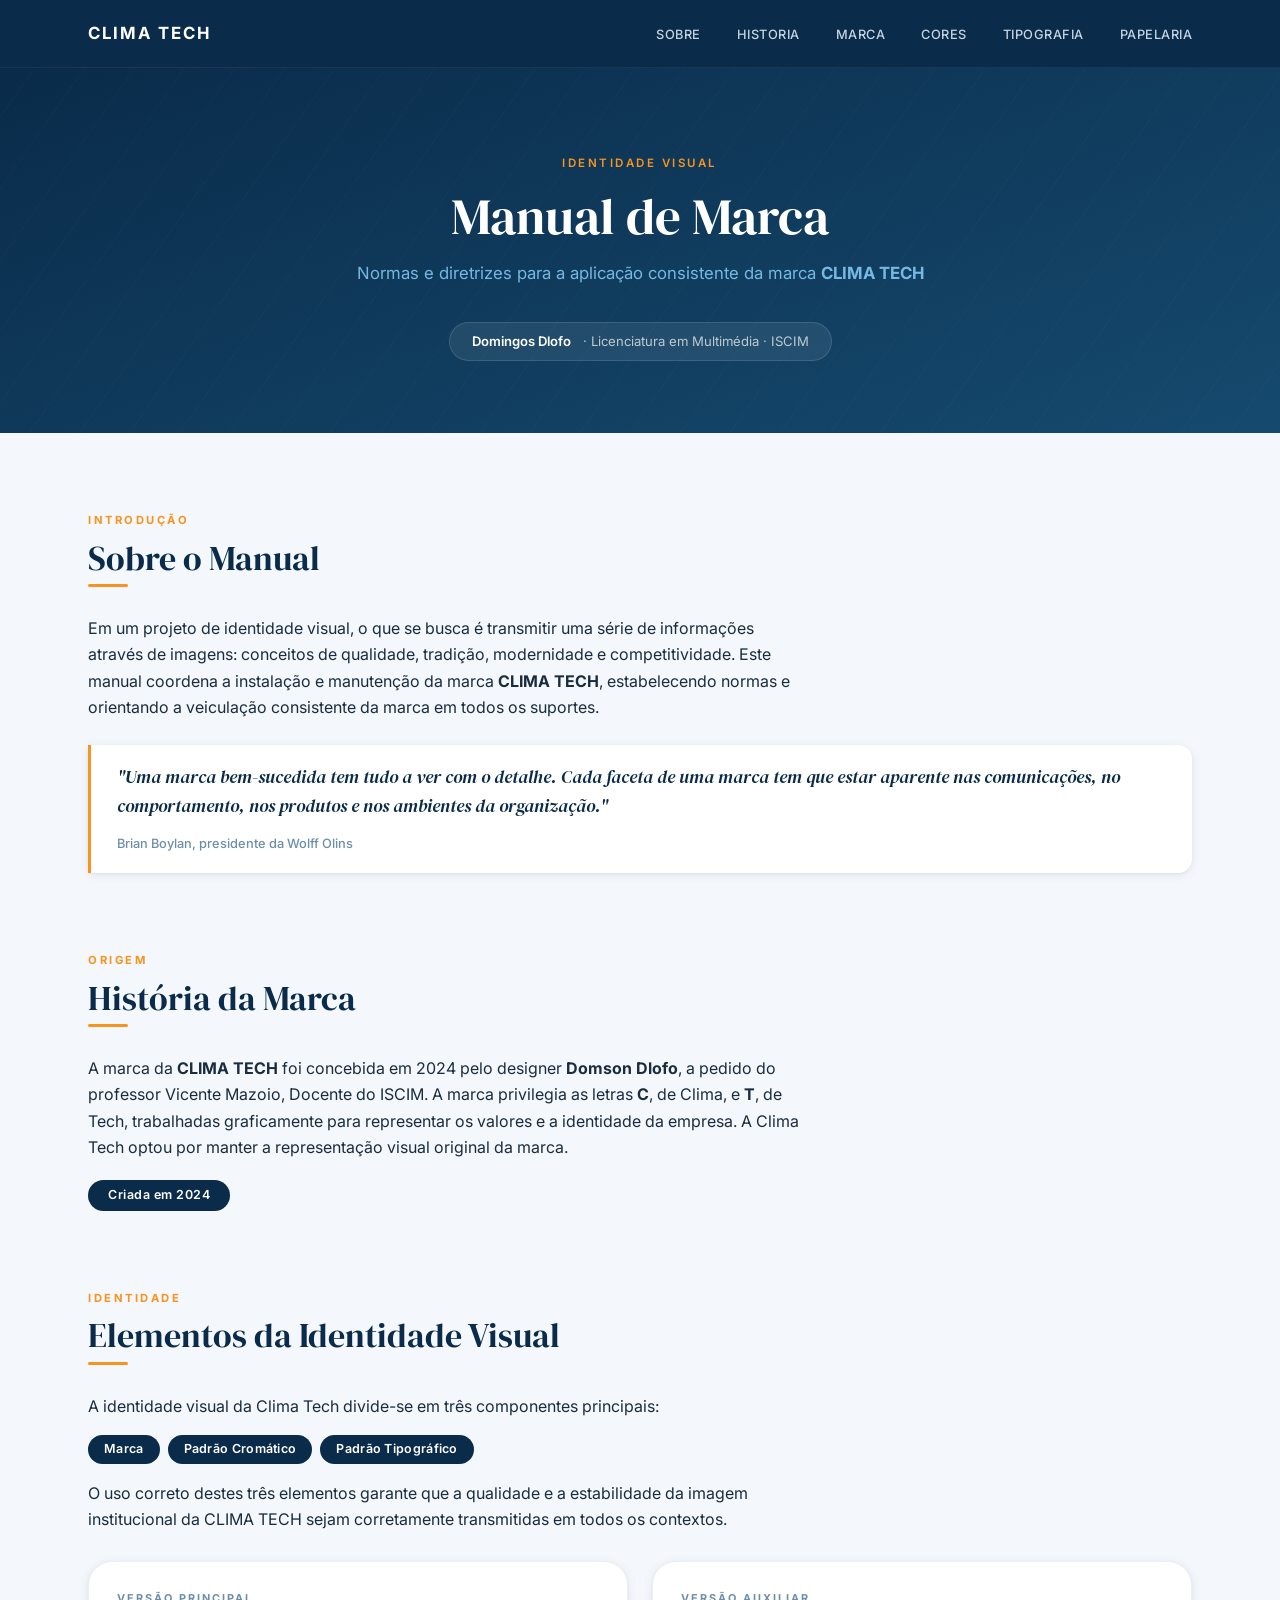
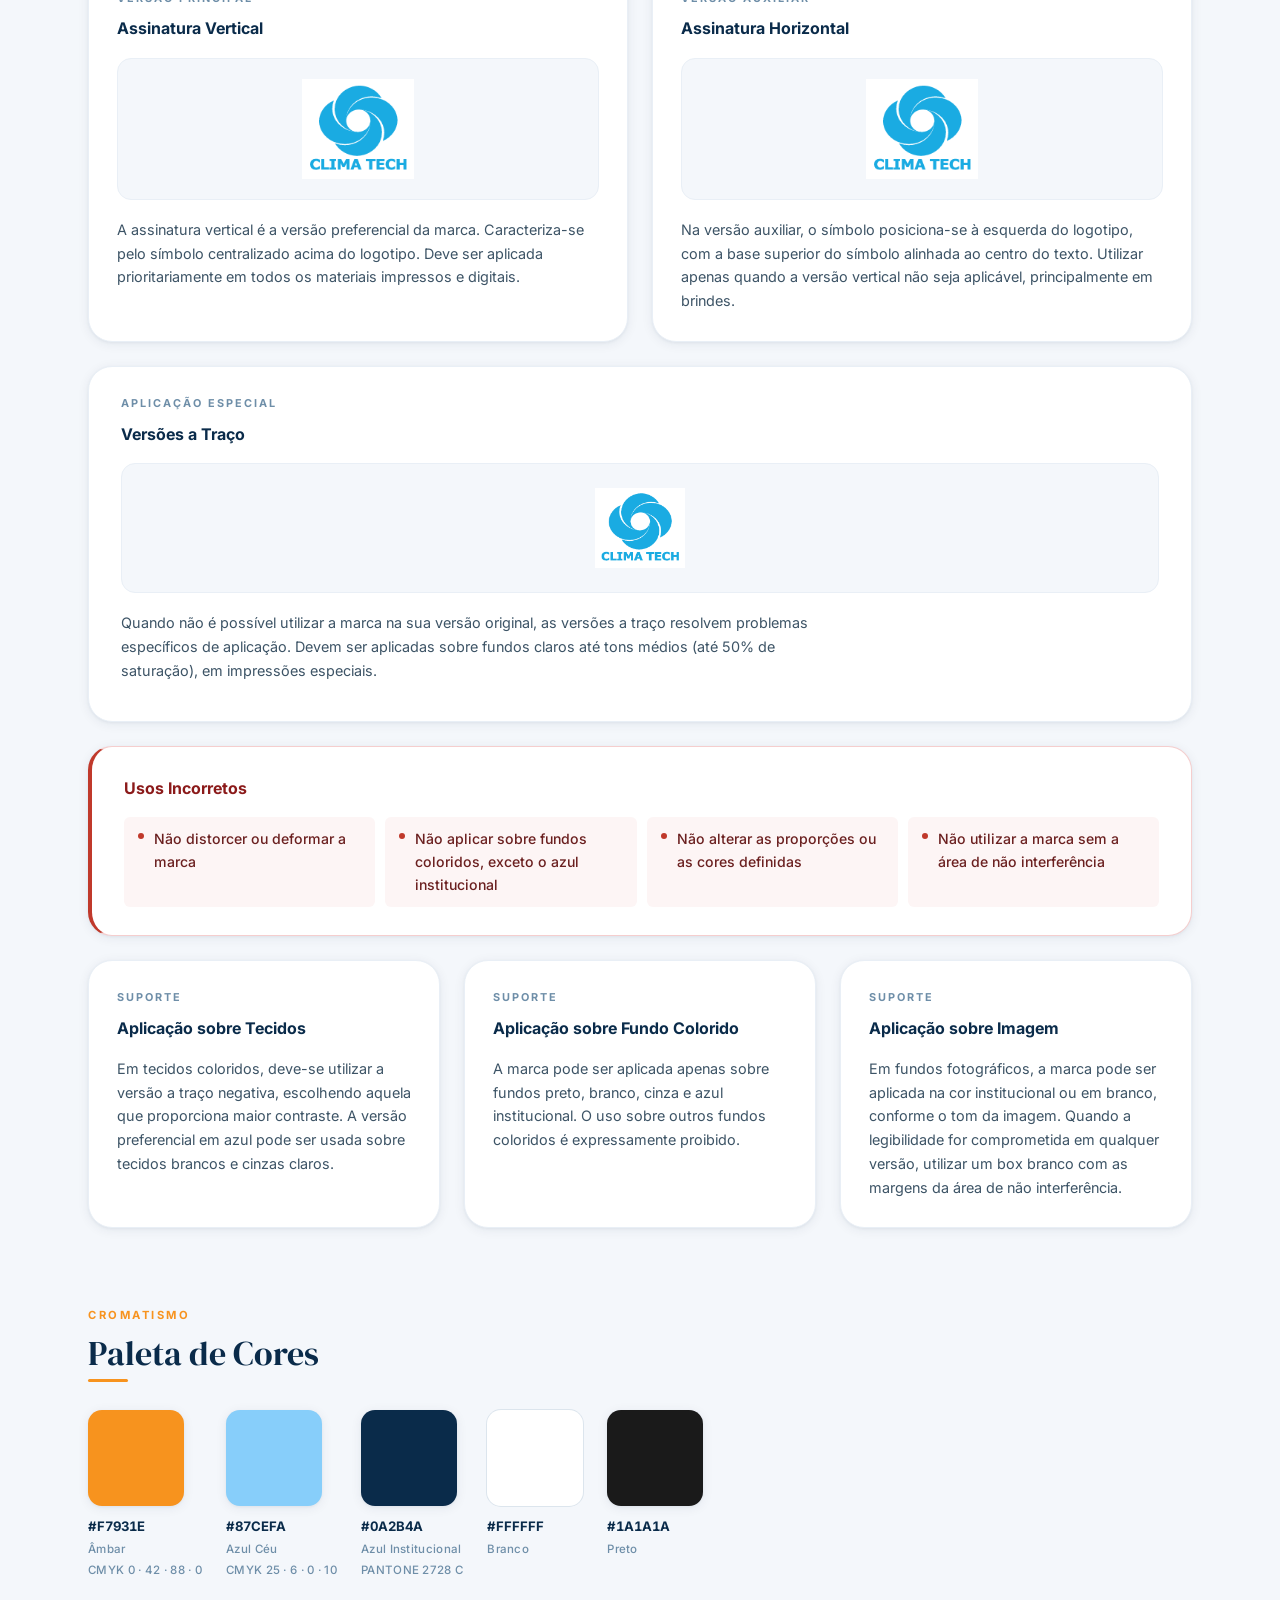
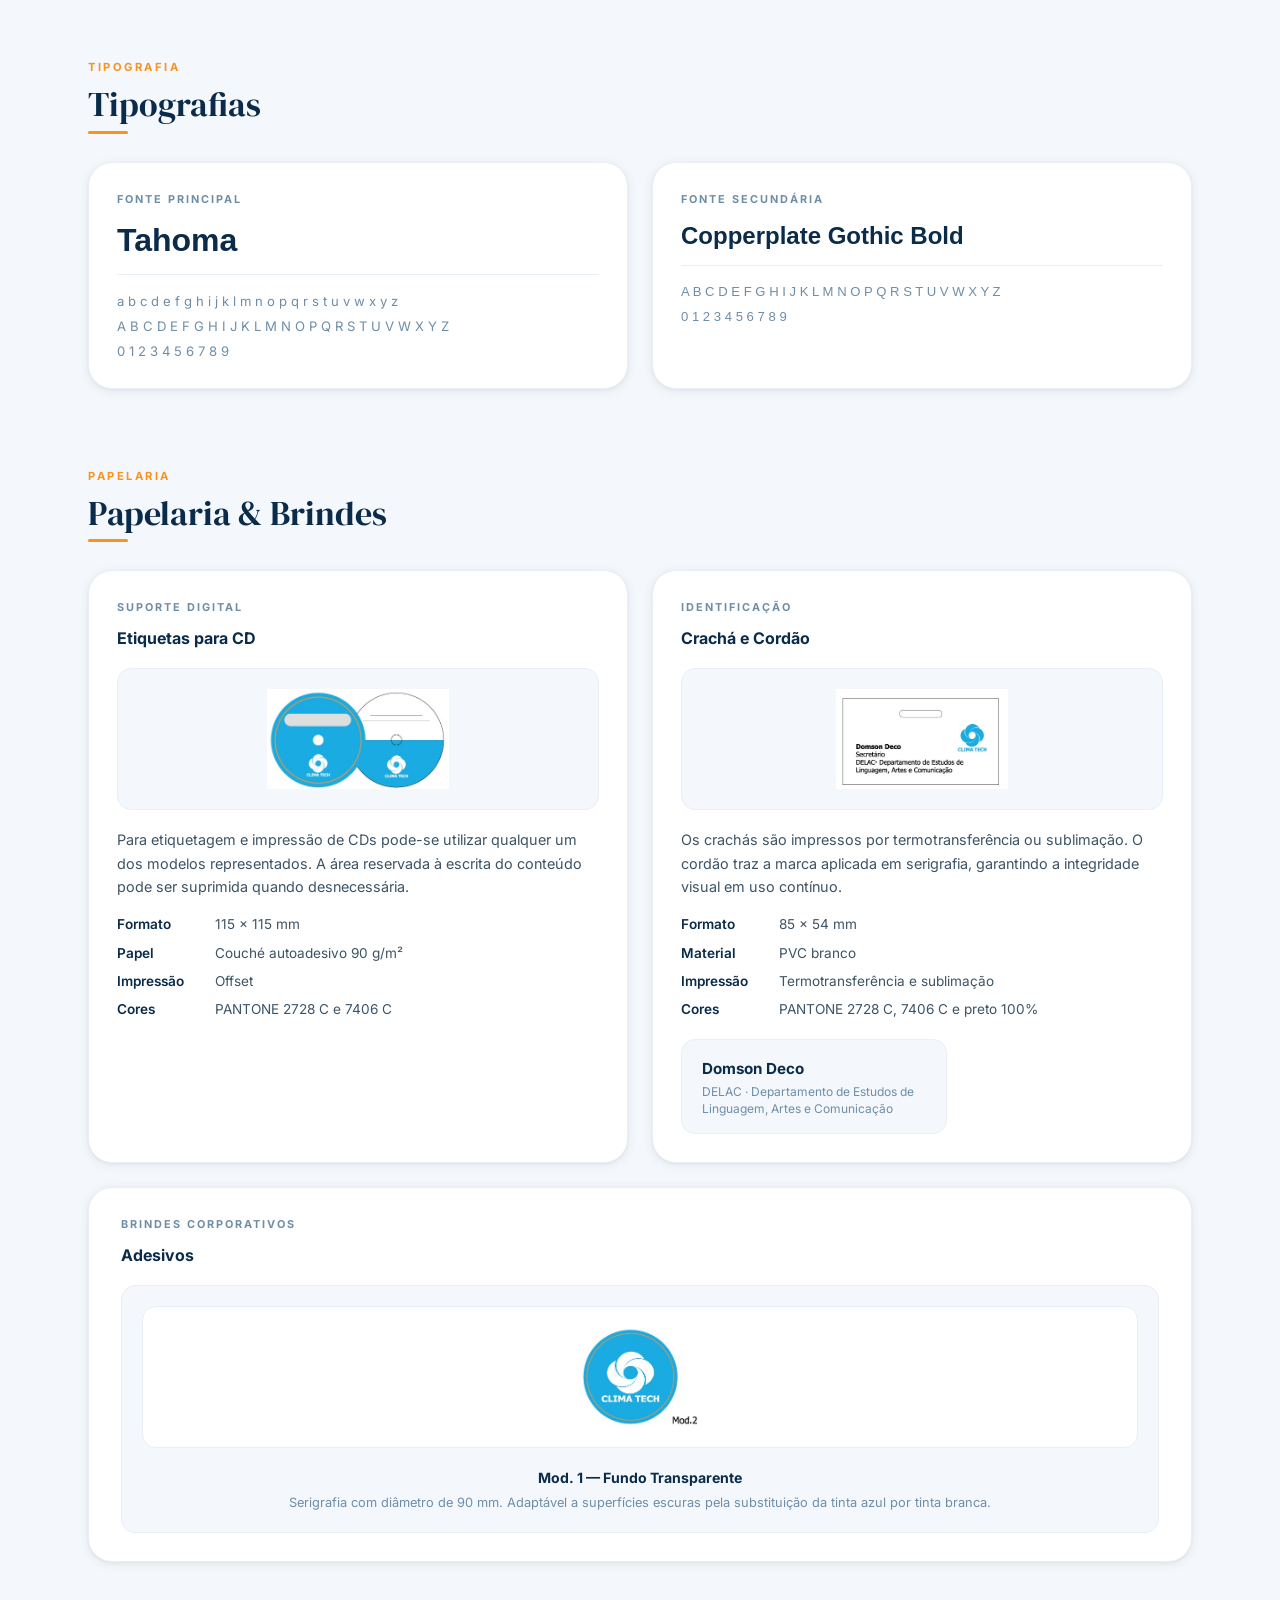
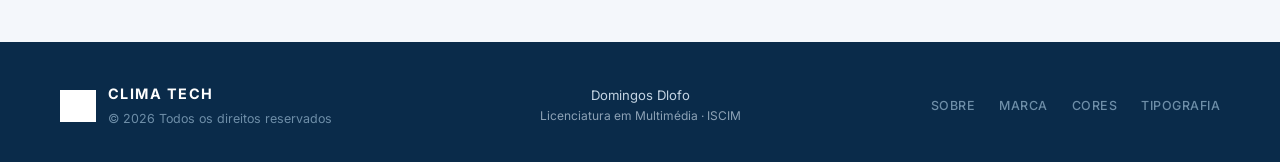
==== index.html @ a29baeea "Rename manualidentidade.html to index.html" ====
<!DOCTYPE html>
<html lang="pt">
<head>
  <meta charset="UTF-8" />
  <meta name="viewport" content="width=device-width, initial-scale=1.0" />
  <title>CLIMA TECH · Manual de Identidade Visual</title>
  <link rel="stylesheet" href="style.css" />
</head>
<body>

  <!-- ======================================================
       NAVBAR
       ====================================================== -->
  <nav class="navbar" role="navigation" aria-label="Navegação principal">
    <div class="wrapper">

      <a href="#" class="nav-logo" aria-label="Início">
       
        <span class="nav-brand">Clima Tech</span>
      </a>

      <ul class="nav-links" id="navLinks" role="list">
        <li><a href="#sobre">Sobre</a></li>
        <li><a href="#historia">Historia</a></li>
        <li><a href="#marca">Marca</a></li>
        <li><a href="#cores">Cores</a></li>
        <li><a href="#tipografia">Tipografia</a></li>
        <li><a href="#papelaria">Papelaria</a></li>
      </ul>

      <button class="nav-toggle" id="navToggle" aria-expanded="false" aria-label="Abrir menu">
        <span></span>
        <span></span>
        <span></span>
      </button>

    </div>
  </nav>


  <header class="hero" role="banner">
    <div class="hero-inner">
      
      <span class="hero-eyebrow">Identidade Visual</span>
      <h1>Manual de Marca</h1>
      <p class="hero-sub">
        Normas e diretrizes para a aplicação consistente da marca <strong>CLIMA TECH</strong>
      </p>
      <div class="hero-chip">
        <strong>Domingos Dlofo</strong>&nbsp;&middot;&nbsp;Licenciatura em Multimédia&nbsp;&middot;&nbsp;ISCIM
      </div>
    </div>
  </header>


  <main class="main-content" role="main">
    <div class="wrapper">

      <section id="sobre" class="section" aria-labelledby="title-sobre">

        <span class="section-label">Introdução</span>
        <h2 class="section-title" id="title-sobre">Sobre o Manual</h2>
        <div class="section-rule"></div>

        <div class="section-body">
          <p>
            Em um projeto de identidade visual, o que se busca é transmitir uma série de informações
            através de imagens: conceitos de qualidade, tradição, modernidade e competitividade.
            Este manual coordena a instalação e manutenção da marca <strong>CLIMA TECH</strong>,
            estabelecendo normas e orientando a veiculação consistente da marca em todos os suportes.
          </p>
        </div>

        <blockquote class="blockquote">
          <p>
            "Uma marca bem-sucedida tem tudo a ver com o detalhe. Cada faceta de uma marca tem que
            estar aparente nas comunicações, no comportamento, nos produtos e nos ambientes da organização."
          </p>
          <cite>Brian Boylan, presidente da Wolff Olins</cite>
        </blockquote>

      </section>


      <section id="historia" class="section" aria-labelledby="title-historia">

        <span class="section-label">Origem</span>
        <h2 class="section-title" id="title-historia">História da Marca</h2>
        <div class="section-rule"></div>

        <div class="section-body">
          <p>
            A marca da <strong>CLIMA TECH</strong> foi concebida em 2024 pelo designer
            <strong>Domson Dlofo</strong>, a pedido do professor Vicente Mazoio, Docente do ISCIM.
            A marca privilegia as letras <strong>C</strong>, de Clima, e <strong>T</strong>, de Tech,
            trabalhadas graficamente para representar os valores e a identidade da empresa.
            A Clima Tech optou por manter a representação visual original da marca.
          </p>
          <span class="badge">Criada em 2024</span>
        </div>

      </section>



      <section id="marca" class="section" aria-labelledby="title-marca">

        <span class="section-label">Identidade</span>
        <h2 class="section-title" id="title-marca">Elementos da Identidade Visual</h2>
        <div class="section-rule"></div>

        <div class="section-body">
          <p>A identidade visual da Clima Tech divide-se em três componentes principais:</p>
          <div class="tags">
            <span class="tag">Marca</span>
            <span class="tag">Padrão Cromático</span>
            <span class="tag">Padrão Tipográfico</span>
          </div>
          <p>
            O uso correto destes três elementos garante que a qualidade e a estabilidade da
            imagem institucional da CLIMA TECH sejam corretamente transmitidas em todos os contextos.
          </p>
        </div>

        <!-- Versões de logo -->
        <div class="card-grid">

          <article class="card">
            <div class="card-eyebrow">Versão Principal</div>
            <h3>Assinatura Vertical</h3>
            <div class="card-image">
              <img src="img/logo.png" alt="Logótipo CLIMA TECH versão vertical" />
            </div>
            <p>
              A assinatura vertical é a versão preferencial da marca. Caracteriza-se pelo
              símbolo centralizado acima do logotipo. Deve ser aplicada prioritariamente
              em todos os materiais impressos e digitais.
            </p>
          </article>

          <article class="card">
            <div class="card-eyebrow">Versão Auxiliar</div>
            <h3>Assinatura Horizontal</h3>
            <div class="card-image">
              <img src="img/logo.png" alt="Logótipo CLIMA TECH versão horizontal" />
            </div>
            <p>
              Na versão auxiliar, o símbolo posiciona-se à esquerda do logotipo, com a
              base superior do símbolo alinhada ao centro do texto. Utilizar apenas quando
              a versão vertical não seja aplicável, principalmente em brindes.
            </p>
          </article>

        </div>

        <!-- Versões a traço -->
        <div class="card-full">
          <div class="card-eyebrow" style="margin-bottom:8px;">Aplicação Especial</div>
          <h3>Versões a Traço</h3>
          <div class="card-image-lg">
            <img src="img/logo.png" alt="Versões a traço da marca CLIMA TECH" />
          </div>
          <p>
            Quando não é possível utilizar a marca na sua versão original, as versões a
            traço resolvem problemas específicos de aplicação. Devem ser aplicadas sobre
            fundos claros até tons médios (até 50% de saturação), em impressões especiais.
          </p>
        </div>

        <!-- Usos incorretos -->
        <div class="card-warning">
          <h3>Usos Incorretos</h3>
          <div class="warning-list">
            <div class="warning-item">
              <span class="warning-dot"></span>
              <span>Não distorcer ou deformar a marca</span>
            </div>
            <div class="warning-item">
              <span class="warning-dot"></span>
              <span>Não aplicar sobre fundos coloridos, exceto o azul institucional</span>
            </div>
            <div class="warning-item">
              <span class="warning-dot"></span>
              <span>Não alterar as proporções ou as cores definidas</span>
            </div>
            <div class="warning-item">
              <span class="warning-dot"></span>
              <span>Não utilizar a marca sem a área de não interferência</span>
            </div>
          </div>
        </div>

        <!-- Aplicações -->
        <div class="card-grid" style="margin-top:24px;">

          <article class="card">
            <div class="card-eyebrow">Suporte</div>
            <h3>Aplicação sobre Tecidos</h3>
            <p>
              Em tecidos coloridos, deve-se utilizar a versão a traço negativa, escolhendo
              aquela que proporciona maior contraste. A versão preferencial em azul pode ser
              usada sobre tecidos brancos e cinzas claros.
            </p>
          </article>

          <article class="card">
            <div class="card-eyebrow">Suporte</div>
            <h3>Aplicação sobre Fundo Colorido</h3>
            <p>
              A marca pode ser aplicada apenas sobre fundos preto, branco, cinza e azul
              institucional. O uso sobre outros fundos coloridos é expressamente proibido.
            </p>
          </article>

          <article class="card">
            <div class="card-eyebrow">Suporte</div>
            <h3>Aplicação sobre Imagem</h3>
            <p>
              Em fundos fotográficos, a marca pode ser aplicada na cor institucional ou em
              branco, conforme o tom da imagem. Quando a legibilidade for comprometida em
              qualquer versão, utilizar um box branco com as margens da área de não interferência.
            </p>
          </article>

        </div>

      </section>


      <!-- ── CORES ──────────────────────────────────────── -->
      <section id="cores" class="section" aria-labelledby="title-cores">

        <span class="section-label">Cromatismo</span>
        <h2 class="section-title" id="title-cores">Paleta de Cores</h2>
        <div class="section-rule"></div>

        <div class="color-grid">

          <div class="color-item">
            <div class="color-swatch" style="background:#F7931E;"></div>
            <div class="color-info">
              <span class="color-hex">#F7931E</span>
              <span class="color-name">Âmbar</span>
              <span class="color-name">CMYK 0 · 42 · 88 · 0</span>
            </div>
          </div>

          <div class="color-item">
            <div class="color-swatch" style="background:#87CEFA;"></div>
            <div class="color-info">
              <span class="color-hex">#87CEFA</span>
              <span class="color-name">Azul Céu</span>
              <span class="color-name">CMYK 25 · 6 · 0 · 10</span>
            </div>
          </div>

          <div class="color-item">
            <div class="color-swatch" style="background:#0A2B4A;"></div>
            <div class="color-info">
              <span class="color-hex">#0A2B4A</span>
              <span class="color-name">Azul Institucional</span>
              <span class="color-name">PANTONE 2728 C</span>
            </div>
          </div>

          <div class="color-item">
            <div class="color-swatch" style="background:#FFFFFF; box-shadow:0 0 0 1px #dce5ed;"></div>
            <div class="color-info">
              <span class="color-hex">#FFFFFF</span>
              <span class="color-name">Branco</span>
            </div>
          </div>

          <div class="color-item">
            <div class="color-swatch" style="background:#1A1A1A;"></div>
            <div class="color-info">
              <span class="color-hex">#1A1A1A</span>
              <span class="color-name">Preto</span>
            </div>
          </div>

        </div>

      </section>


      <!-- ── TIPOGRAFIA ─────────────────────────────────── -->
      <section id="tipografia" class="section" aria-labelledby="title-tipo">

        <span class="section-label">Tipografia</span>
        <h2 class="section-title" id="title-tipo">Tipografias</h2>
        <div class="section-rule"></div>

        <div class="type-grid">

          <div class="type-card">
            <div class="type-label">Fonte Principal</div>
            <div class="type-preview tahoma">Tahoma</div>
            <div class="type-chars">
              a b c d e f g h i j k l m n o p q r s t u v w x y z<br />
              A B C D E F G H I J K L M N O P Q R S T U V W X Y Z<br />
              0 1 2 3 4 5 6 7 8 9
            </div>
          </div>

          <div class="type-card">
            <div class="type-label">Fonte Secundária</div>
            <div class="type-preview copperplate">Copperplate Gothic Bold</div>
            <div class="type-chars copperplate">
              A B C D E F G H I J K L M N O P Q R S T U V W X Y Z<br />
              0 1 2 3 4 5 6 7 8 9
            </div>
          </div>

        </div>

      </section>


      <!-- ── PAPELARIA ──────────────────────────────────── -->
      <section id="papelaria" class="section" aria-labelledby="title-papelaria">

        <span class="section-label">Papelaria</span>
        <h2 class="section-title" id="title-papelaria">Papelaria &amp; Brindes</h2>
        <div class="section-rule"></div>

        <div class="card-grid">

          <!-- CDs -->
          <article class="card">
            <div class="card-eyebrow">Suporte Digital</div>
            <h3>Etiquetas para CD</h3>
            <div class="card-image">
              <img src="img/CD.jpg" alt="Modelo de etiqueta para CD CLIMA TECH" />
            </div>
            <p>
              Para etiquetagem e impressão de CDs pode-se utilizar qualquer um dos modelos
              representados. A área reservada à escrita do conteúdo pode ser suprimida quando
              desnecessária.
            </p>
            <div class="spec-list">
              <div class="spec-row">
                <span class="spec-key">Formato</span>
                <span class="spec-val">115 × 115 mm</span>
              </div>
              <div class="spec-row">
                <span class="spec-key">Papel</span>
                <span class="spec-val">Couché autoadesivo 90 g/m²</span>
              </div>
              <div class="spec-row">
                <span class="spec-key">Impressão</span>
                <span class="spec-val">Offset</span>
              </div>
              <div class="spec-row">
                <span class="spec-key">Cores</span>
                <span class="spec-val">PANTONE 2728 C e 7406 C</span>
              </div>
            </div>
          </article>

          <!-- Crachá -->
          <article class="card">
            <div class="card-eyebrow">Identificação</div>
            <h3>Crachá e Cordão</h3>
            <div class="card-image">
              <img src="img/CV.jpg" alt="Modelo de crachá e cordão CLIMA TECH" />
            </div>
            <p>
              Os crachás são impressos por termotransferência ou sublimação. O cordão traz a
              marca aplicada em serigrafia, garantindo a integridade visual em uso contínuo.
            </p>
            <div class="spec-list">
              <div class="spec-row">
                <span class="spec-key">Formato</span>
                <span class="spec-val">85 × 54 mm</span>
              </div>
              <div class="spec-row">
                <span class="spec-key">Material</span>
                <span class="spec-val">PVC branco</span>
              </div>
              <div class="spec-row">
                <span class="spec-key">Impressão</span>
                <span class="spec-val">Termotransferência e sublimação</span>
              </div>
              <div class="spec-row">
                <span class="spec-key">Cores</span>
                <span class="spec-val">PANTONE 2728 C, 7406 C e preto 100%</span>
              </div>
            </div>
            <div class="cracha-preview">
              <span class="cracha-name">Domson Deco</span>
              <span class="cracha-dept">DELAC · Departamento de Estudos de Linguagem, Artes e Comunicação</span>
            </div>
          </article>

        </div>

        <!-- Brindes -->
        <div class="card-full">
          <div class="card-eyebrow" style="margin-bottom:8px;">Brindes Corporativos</div>
          <h3>Adesivos</h3>
          <div class="brinde-grid">
            <div class="brinde-item">
              <div class="card-image">
                <img src="img/b1.jpg" alt="Adesivo modelo 1 CLIMA TECH" />
              </div>
              <div class="brinde-title">Mod. 1 — Fundo Transparente</div>
              <div class="brinde-desc">
                Serigrafia com diâmetro de 90 mm. Adaptável a superfícies escuras pela
                substituição da tinta azul por tinta branca.
              </div>
            </div>
          </div>
        </div>

      </section>


    </div>
  </main>


  <footer class="footer" role="contentinfo">
    <div class="footer-inner">

      <div class="footer-logo-group">
        <img src="img/logo.png" alt="CLIMA TECH" class="footer-logo" />
        <div>
          <div class="footer-brand-name">Clima Tech</div>
          <div class="footer-copy">&copy; 2026 Todos os direitos reservados</div>
        </div>
      </div>

      <div class="footer-student">
        Domingos Dlofo<br />
        <span style="font-size:0.75rem;opacity:0.7;">Licenciatura em Multimédia &middot; ISCIM</span>
      </div>

      <nav class="footer-nav" aria-label="Links de rodapé">
        <a href="#sobre">Sobre</a>
        <a href="#marca">Marca</a>
        <a href="#cores">Cores</a>
        <a href="#tipografia">Tipografia</a>
      </nav>

    </div>
  </footer>


 
  <script>
    const toggle = document.getElementById('navToggle');
    const links  = document.getElementById('navLinks');

    toggle.addEventListener('click', function () {
      const open = links.classList.toggle('open');
      toggle.setAttribute('aria-expanded', open);
    });

    // fecha ao clicar num link
    links.querySelectorAll('a').forEach(function (a) {
      a.addEventListener('click', function () {
        links.classList.remove('open');
        toggle.setAttribute('aria-expanded', 'false');
      });
    });
  </script>

</body>
</html>
---- style.css ----
/* ============================================================
   CLIMA TECH · Manual de Identidade Visual
   style.css
   ============================================================ */

/* ── Google Fonts ─────────────────────────────────────────── */
@import url('https://fonts.googleapis.com/css2?family=Inter:wght@300;400;500;600;700;800&family=DM+Serif+Display:ital@0;1&display=swap');

/* ── Design Tokens ────────────────────────────────────────── */
:root {
  --navy:        #0a2b4a;
  --navy-mid:    #154a6e;
  --sky:         #87cefa;
  --amber:       #f7931e;
  --white:       #ffffff;
  --off-white:   #f4f7fb;
  --slate-100:   #e9eff6;
  --slate-300:   #c4d4e3;
  --slate-500:   #6e8ea8;
  --ink:         #1a2d3f;

  --radius-sm:   6px;
  --radius-md:   14px;
  --radius-lg:   24px;

  --shadow-card: 0 2px 12px rgba(10, 43, 74, 0.07), 0 1px 3px rgba(10, 43, 74, 0.05);
  --shadow-lift: 0 8px 28px rgba(10, 43, 74, 0.11), 0 2px 6px rgba(10, 43, 74, 0.07);

  --font-display: 'DM Serif Display', Georgia, serif;
  --font-body:    'Inter', 'Segoe UI', system-ui, sans-serif;

  --container:   1160px;
  --nav-h:       68px;
}

/* ── Reset ────────────────────────────────────────────────── */
*, *::before, *::after { box-sizing: border-box; margin: 0; padding: 0; }
html   { scroll-behavior: smooth; font-size: 16px; }
body   { font-family: var(--font-body); background: var(--off-white); color: var(--ink); line-height: 1.65; -webkit-font-smoothing: antialiased; }
img    { max-width: 100%; display: block; }
a      { text-decoration: none; color: inherit; }
ul, ol { list-style: none; }

/* ── Utility ──────────────────────────────────────────────── */
.wrapper {
  max-width: var(--container);
  margin-inline: auto;
  padding-inline: 28px;
}

/* ============================================================
   NAVBAR
   ============================================================ */
.navbar {
  position: sticky;
  top: 0;
  z-index: 100;
  background: var(--navy);
  height: var(--nav-h);
  border-bottom: 1px solid rgba(255,255,255,0.06);
}

.navbar .wrapper {
  height: 100%;
  display: flex;
  align-items: center;
  justify-content: space-between;
}

.nav-logo {
  display: flex;
  align-items: center;
  gap: 12px;
}

.nav-logo-img {
  height: 36px;
  width: auto;
  filter: brightness(0) invert(1);
}

.nav-brand {
  color: var(--white);
  font-size: 1.05rem;
  font-weight: 700;
  letter-spacing: 2px;
  text-transform: uppercase;
}

.nav-links {
  display: flex;
  gap: 36px;
}

.nav-links a {
  color: var(--slate-300);
  font-size: 0.8rem;
  font-weight: 500;
  letter-spacing: 0.5px;
  text-transform: uppercase;
  padding-bottom: 4px;
  border-bottom: 1px solid transparent;
  transition: color 0.2s, border-color 0.2s;
}

.nav-links a:hover {
  color: var(--white);
  border-bottom-color: var(--amber);
}

.nav-toggle {
  display: none;
  background: none;
  border: none;
  cursor: pointer;
  flex-direction: column;
  gap: 5px;
  padding: 4px;
}

.nav-toggle span {
  display: block;
  width: 24px;
  height: 2px;
  background: var(--white);
  border-radius: 2px;
  transition: transform 0.3s, opacity 0.3s;
}

/* ============================================================
   HERO
   ============================================================ */
.hero {
  background: linear-gradient(160deg, var(--navy) 0%, var(--navy-mid) 100%);
  padding: 80px 28px 72px;
  text-align: center;
  position: relative;
  overflow: hidden;
}

/* decorative stripe */
.hero::after {
  content: '';
  position: absolute;
  inset: 0;
  background: repeating-linear-gradient(
    -55deg,
    transparent,
    transparent 40px,
    rgba(255,255,255,0.015) 40px,
    rgba(255,255,255,0.015) 41px
  );
  pointer-events: none;
}

.hero-inner {
  position: relative;
  z-index: 1;
  max-width: 720px;
  margin-inline: auto;
}

.hero-logo {
  height: 78px;
  width: auto;
  margin-inline: auto;
  margin-bottom: 28px;
  filter: brightness(0) invert(1);
}

.hero-eyebrow {
  display: inline-block;
  font-size: 0.72rem;
  font-weight: 600;
  letter-spacing: 2.5px;
  text-transform: uppercase;
  color: var(--amber);
  margin-bottom: 14px;
}

.hero h1 {
  font-family: var(--font-display);
  font-size: clamp(2rem, 5vw, 3.2rem);
  font-weight: 400;
  color: var(--white);
  line-height: 1.15;
  margin-bottom: 14px;
}

.hero-sub {
  font-size: 1.05rem;
  color: var(--sky);
  margin-bottom: 34px;
  opacity: 0.85;
}

.hero-chip {
  display: inline-flex;
  align-items: center;
  gap: 8px;
  background: rgba(255,255,255,0.08);
  border: 1px solid rgba(255,255,255,0.12);
  border-radius: 40px;
  padding: 8px 22px;
  font-size: 0.82rem;
  color: rgba(255,255,255,0.7);
}

.hero-chip strong { color: var(--white); font-weight: 600; }

/* ============================================================
   MAIN LAYOUT
   ============================================================ */
.main-content {
  padding-bottom: 80px;
}

/* ── Section ──────────────────────────────────────────────── */
.section {
  padding-top: 72px;
}

.section-label {
  display: inline-block;
  font-size: 0.7rem;
  font-weight: 700;
  letter-spacing: 2.5px;
  text-transform: uppercase;
  color: var(--amber);
  margin-bottom: 8px;
}

.section-title {
  font-family: var(--font-display);
  font-size: clamp(1.6rem, 3vw, 2.1rem);
  font-weight: 400;
  color: var(--navy);
  line-height: 1.2;
  margin-bottom: 6px;
}

.section-rule {
  width: 40px;
  height: 3px;
  background: var(--amber);
  border-radius: 3px;
  margin-bottom: 28px;
}

.section-body p {
  font-size: 1rem;
  color: var(--ink);
  max-width: 72ch;
  margin-bottom: 16px;
}

/* ── Quote ────────────────────────────────────────────────── */
.blockquote {
  margin-top: 24px;
  border-left: 3px solid var(--amber);
  padding: 18px 26px;
  background: var(--white);
  border-radius: 0 var(--radius-md) var(--radius-md) 0;
  box-shadow: var(--shadow-card);
}

.blockquote p {
  font-family: var(--font-display);
  font-size: 1.1rem;
  font-style: italic;
  color: var(--navy);
  margin-bottom: 8px !important;
}

.blockquote cite {
  font-size: 0.8rem;
  font-style: normal;
  color: var(--slate-500);
  font-weight: 500;
}

/* ── History tag ──────────────────────────────────────────── */
.badge {
  display: inline-block;
  background: var(--navy);
  color: var(--white);
  padding: 5px 20px;
  border-radius: 40px;
  font-size: 0.78rem;
  font-weight: 600;
  letter-spacing: 0.5px;
  margin-top: 4px;
}

/* ── Tags inline ──────────────────────────────────────────── */
.tags {
  display: flex;
  flex-wrap: wrap;
  gap: 8px;
  margin: 16px 0;
}

.tag {
  background: var(--navy);
  color: var(--white);
  padding: 4px 16px;
  border-radius: 40px;
  font-size: 0.78rem;
  font-weight: 600;
  letter-spacing: 0.3px;
}

/* ============================================================
   CARDS
   ============================================================ */
.card-grid {
  display: grid;
  grid-template-columns: repeat(auto-fit, minmax(300px, 1fr));
  gap: 24px;
  margin-top: 28px;
}

.card {
  background: var(--white);
  border-radius: var(--radius-lg);
  padding: 28px;
  box-shadow: var(--shadow-card);
  border: 1px solid var(--slate-100);
  transition: box-shadow 0.25s, transform 0.25s;
}

.card:hover {
  box-shadow: var(--shadow-lift);
  transform: translateY(-3px);
}

.card-eyebrow {
  font-size: 0.68rem;
  font-weight: 700;
  letter-spacing: 2px;
  text-transform: uppercase;
  color: var(--slate-500);
  margin-bottom: 8px;
}

.card h3 {
  font-size: 1rem;
  font-weight: 700;
  color: var(--navy);
  margin-bottom: 16px;
}

.card-image {
  background: var(--off-white);
  border-radius: var(--radius-md);
  display: flex;
  justify-content: center;
  align-items: center;
  padding: 20px;
  min-height: 130px;
  margin-bottom: 18px;
  border: 1px solid var(--slate-100);
}

.card-image img {
  max-height: 100px;
  width: auto;
  object-fit: contain;
}

.card p {
  font-size: 0.9rem;
  color: #3d5466;
  line-height: 1.65;
}

/* full-width card */
.card-full {
  background: var(--white);
  border-radius: var(--radius-lg);
  padding: 28px 32px;
  box-shadow: var(--shadow-card);
  border: 1px solid var(--slate-100);
  margin-top: 24px;
}

.card-full h3 {
  font-size: 1rem;
  font-weight: 700;
  color: var(--navy);
  margin-bottom: 16px;
}

.card-full p {
  font-size: 0.9rem;
  color: #3d5466;
  max-width: 80ch;
  line-height: 1.65;
  margin-bottom: 10px;
}

.card-image-lg {
  background: var(--off-white);
  border-radius: var(--radius-md);
  display: flex;
  justify-content: center;
  align-items: center;
  padding: 24px;
  min-height: 100px;
  margin-bottom: 18px;
  border: 1px solid var(--slate-100);
}

.card-image-lg img { max-height: 80px; width: auto; }

/* ── Warning card ─────────────────────────────────────────── */
.card-warning {
  background: var(--white);
  border-radius: var(--radius-lg);
  padding: 28px 32px;
  box-shadow: var(--shadow-card);
  border: 1px solid #f5cece;
  border-left: 4px solid #c0392b;
  margin-top: 24px;
}

.card-warning h3 {
  font-size: 1rem;
  font-weight: 700;
  color: #8b1a1a;
  margin-bottom: 16px;
}

.warning-list {
  display: grid;
  grid-template-columns: repeat(auto-fit, minmax(240px, 1fr));
  gap: 10px;
}

.warning-item {
  display: flex;
  align-items: flex-start;
  gap: 10px;
  background: #fdf5f5;
  border-radius: var(--radius-sm);
  padding: 10px 14px;
}

.warning-dot {
  flex-shrink: 0;
  width: 6px;
  height: 6px;
  border-radius: 50%;
  background: #c0392b;
  margin-top: 6px;
}

.warning-item span {
  font-size: 0.88rem;
  color: #6b2020;
  font-weight: 500;
}

/* ============================================================
   COLORS SECTION
   ============================================================ */
.color-grid {
  display: flex;
  flex-wrap: wrap;
  gap: 24px;
  margin-top: 4px;
}

.color-item {
  display: flex;
  flex-direction: column;
  gap: 10px;
}

.color-swatch {
  width: 96px;
  height: 96px;
  border-radius: var(--radius-md);
  box-shadow: var(--shadow-card);
}

.color-info {
  display: flex;
  flex-direction: column;
  gap: 2px;
}

.color-hex {
  font-size: 0.82rem;
  font-weight: 700;
  color: var(--navy);
  font-feature-settings: 'tnum';
}

.color-name {
  font-size: 0.72rem;
  color: var(--slate-500);
  font-weight: 500;
  letter-spacing: 0.3px;
}

/* ============================================================
   TYPOGRAPHY SECTION
   ============================================================ */
.type-grid {
  display: grid;
  grid-template-columns: repeat(auto-fit, minmax(280px, 1fr));
  gap: 24px;
  margin-top: 4px;
}

.type-card {
  background: var(--white);
  border-radius: var(--radius-lg);
  padding: 28px 28px 24px;
  border: 1px solid var(--slate-100);
  box-shadow: var(--shadow-card);
}

.type-label {
  font-size: 0.68rem;
  font-weight: 700;
  letter-spacing: 2px;
  text-transform: uppercase;
  color: var(--slate-500);
  margin-bottom: 14px;
}

.type-preview {
  font-size: 2rem;
  font-weight: 700;
  color: var(--navy);
  margin-bottom: 16px;
  line-height: 1.1;
}

.type-preview.tahoma { font-family: 'Tahoma', 'Segoe UI', sans-serif; }

.type-preview.copperplate {
  font-family: 'Copperplate Gothic Bold', 'Copperplate', 'Arial Narrow', sans-serif;
  font-size: 1.5rem;
}

.type-chars {
  font-size: 0.82rem;
  color: var(--slate-500);
  line-height: 1.9;
  border-top: 1px solid var(--slate-100);
  padding-top: 14px;
}

.type-chars.copperplate {
  font-family: 'Copperplate Gothic Bold', 'Copperplate', 'Arial Narrow', sans-serif;
  text-transform: uppercase;
}

/* ============================================================
   SPECS LIST (papelaria)
   ============================================================ */
.spec-list {
  margin-top: 14px;
  display: flex;
  flex-direction: column;
  gap: 6px;
}

.spec-row {
  display: flex;
  gap: 8px;
  font-size: 0.85rem;
}

.spec-key {
  font-weight: 600;
  color: var(--navy);
  min-width: 90px;
  flex-shrink: 0;
}

.spec-val { color: #3d5466; }

/* ── Crachá preview ───────────────────────────────────────── */
.cracha-preview {
  margin-top: 18px;
  background: var(--off-white);
  border-radius: var(--radius-md);
  border: 1px solid var(--slate-100);
  padding: 16px 20px;
  display: inline-flex;
  flex-direction: column;
  gap: 3px;
}

.cracha-name { font-weight: 700; color: var(--navy); font-size: 0.95rem; }
.cracha-dept { font-size: 0.75rem; color: var(--slate-500); max-width: 28ch; line-height: 1.4; }

/* ── Brinde grid ──────────────────────────────────────────── */
.brinde-grid {
  display: grid;
  grid-template-columns: repeat(auto-fit, minmax(220px, 1fr));
  gap: 20px;
  margin-top: 8px;
}

.brinde-item {
  background: var(--off-white);
  border-radius: var(--radius-md);
  border: 1px solid var(--slate-100);
  padding: 20px;
  text-align: center;
}

.brinde-item .card-image {
  background: var(--white);
  min-height: 100px;
}

.brinde-title {
  font-weight: 700;
  color: var(--navy);
  font-size: 0.88rem;
  margin-top: 10px;
}

.brinde-desc {
  font-size: 0.8rem;
  color: var(--slate-500);
  line-height: 1.5;
  margin-top: 4px;
}

/* ============================================================
   FOOTER
   ============================================================ */
.footer {
  background: var(--navy);
  color: var(--slate-300);
  padding: 40px 28px 32px;
}

.footer-inner {
  max-width: var(--container);
  margin-inline: auto;
  display: grid;
  grid-template-columns: 1fr auto 1fr;
  align-items: center;
  gap: 32px;
}

.footer-logo-group {
  display: flex;
  align-items: center;
  gap: 12px;
}

.footer-logo {
  height: 32px;
  width: auto;
  filter: brightness(0) invert(1);
}

.footer-brand-name {
  color: var(--white);
  font-weight: 700;
  font-size: 0.9rem;
  letter-spacing: 1.5px;
  text-transform: uppercase;
}

.footer-copy {
  font-size: 0.78rem;
  color: var(--slate-500);
  margin-top: 3px;
}

.footer-student {
  text-align: center;
  font-size: 0.82rem;
  color: var(--slate-300);
  line-height: 1.5;
}

.footer-nav {
  display: flex;
  justify-content: flex-end;
  gap: 24px;
}

.footer-nav a {
  font-size: 0.78rem;
  font-weight: 500;
  letter-spacing: 0.5px;
  text-transform: uppercase;
  color: var(--slate-500);
  transition: color 0.2s;
}

.footer-nav a:hover { color: var(--white); }

/* ============================================================
   RESPONSIVE
   ============================================================ */
@media (max-width: 860px) {
  .nav-links { display: none; }

  .nav-links.open {
    display: flex;
    flex-direction: column;
    position: absolute;
    top: var(--nav-h);
    inset-inline: 0;
    background: var(--navy);
    padding: 20px 28px 28px;
    gap: 18px;
    border-top: 1px solid rgba(255,255,255,0.06);
  }

  .nav-toggle { display: flex; }

  .footer-inner {
    grid-template-columns: 1fr;
    text-align: center;
    gap: 24px;
  }

  .footer-logo-group { justify-content: center; }
  .footer-nav { justify-content: center; }
}

@media (max-width: 520px) {
  .hero { padding: 56px 20px 50px; }
  .section { padding-top: 52px; }
  .wrapper { padding-inline: 18px; }
  .card, .card-full, .card-warning { padding: 20px; }
  .color-swatch { width: 76px; height: 76px; }
}
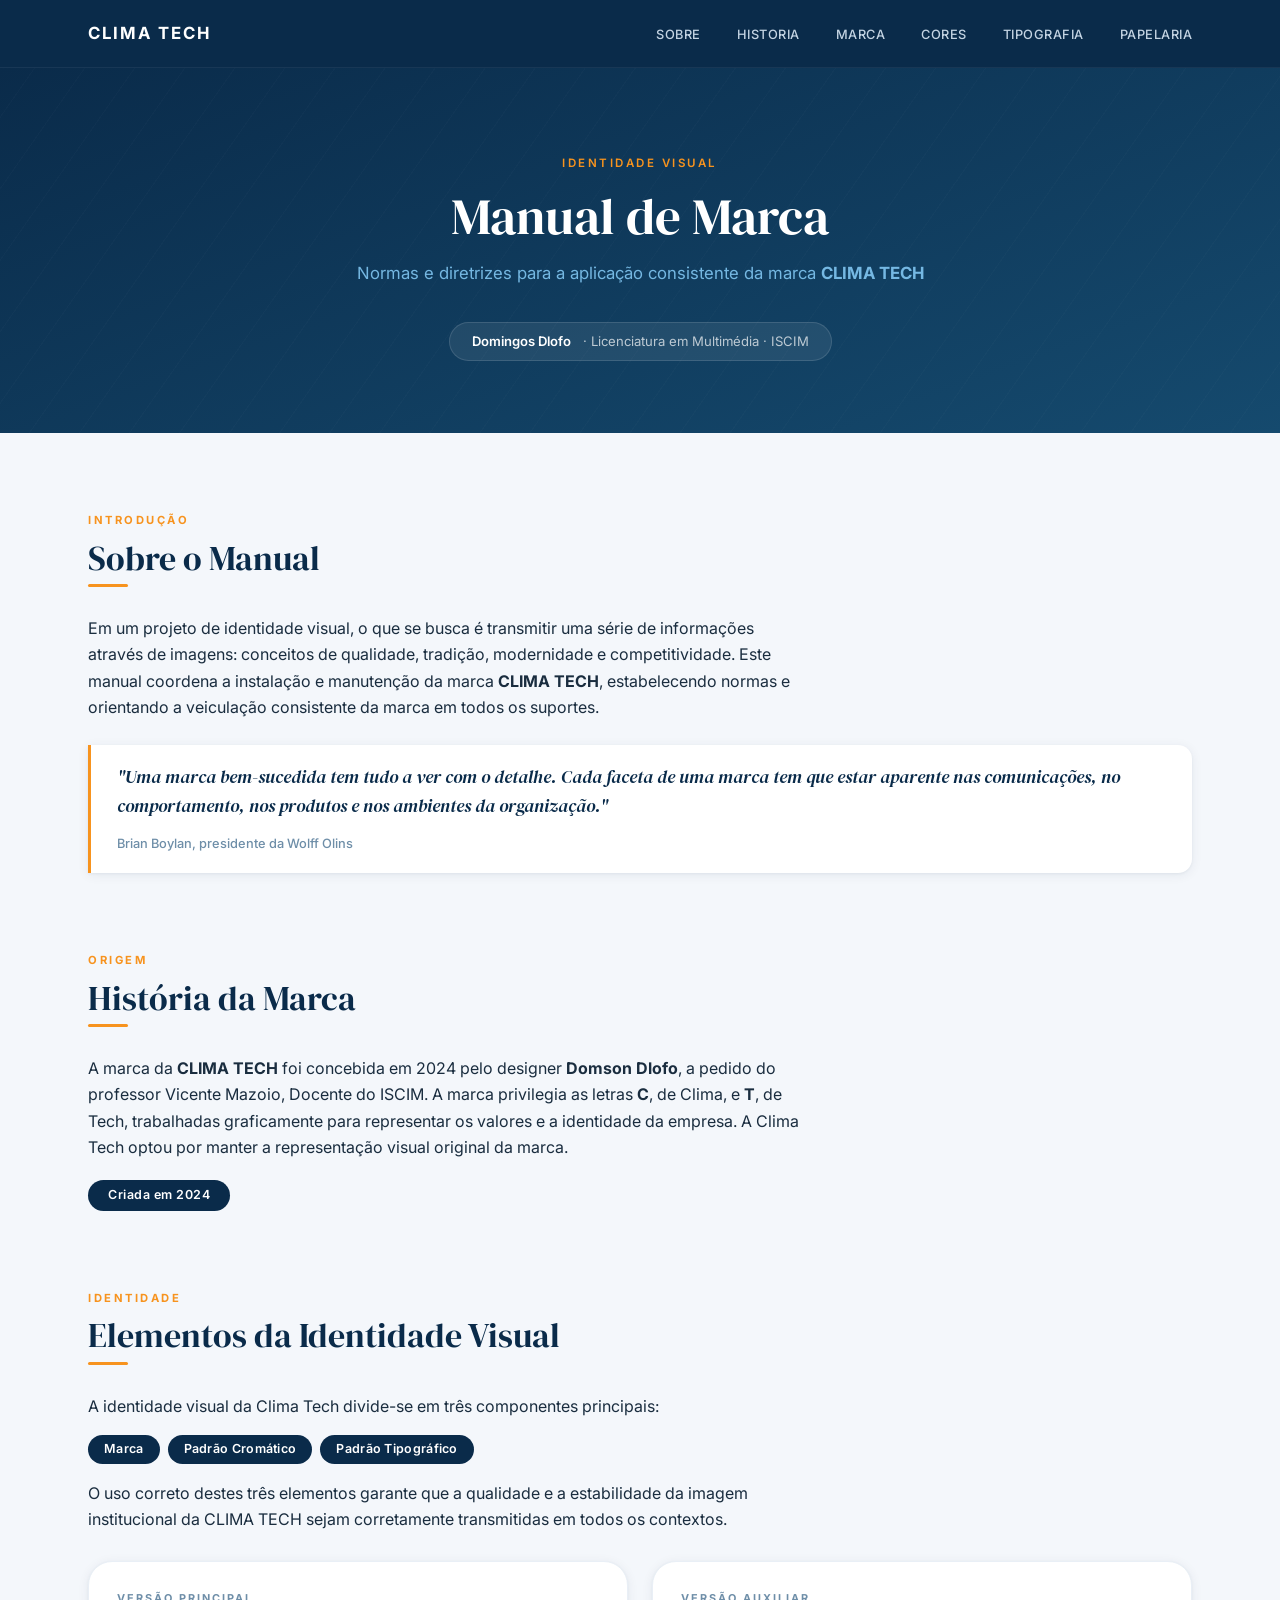
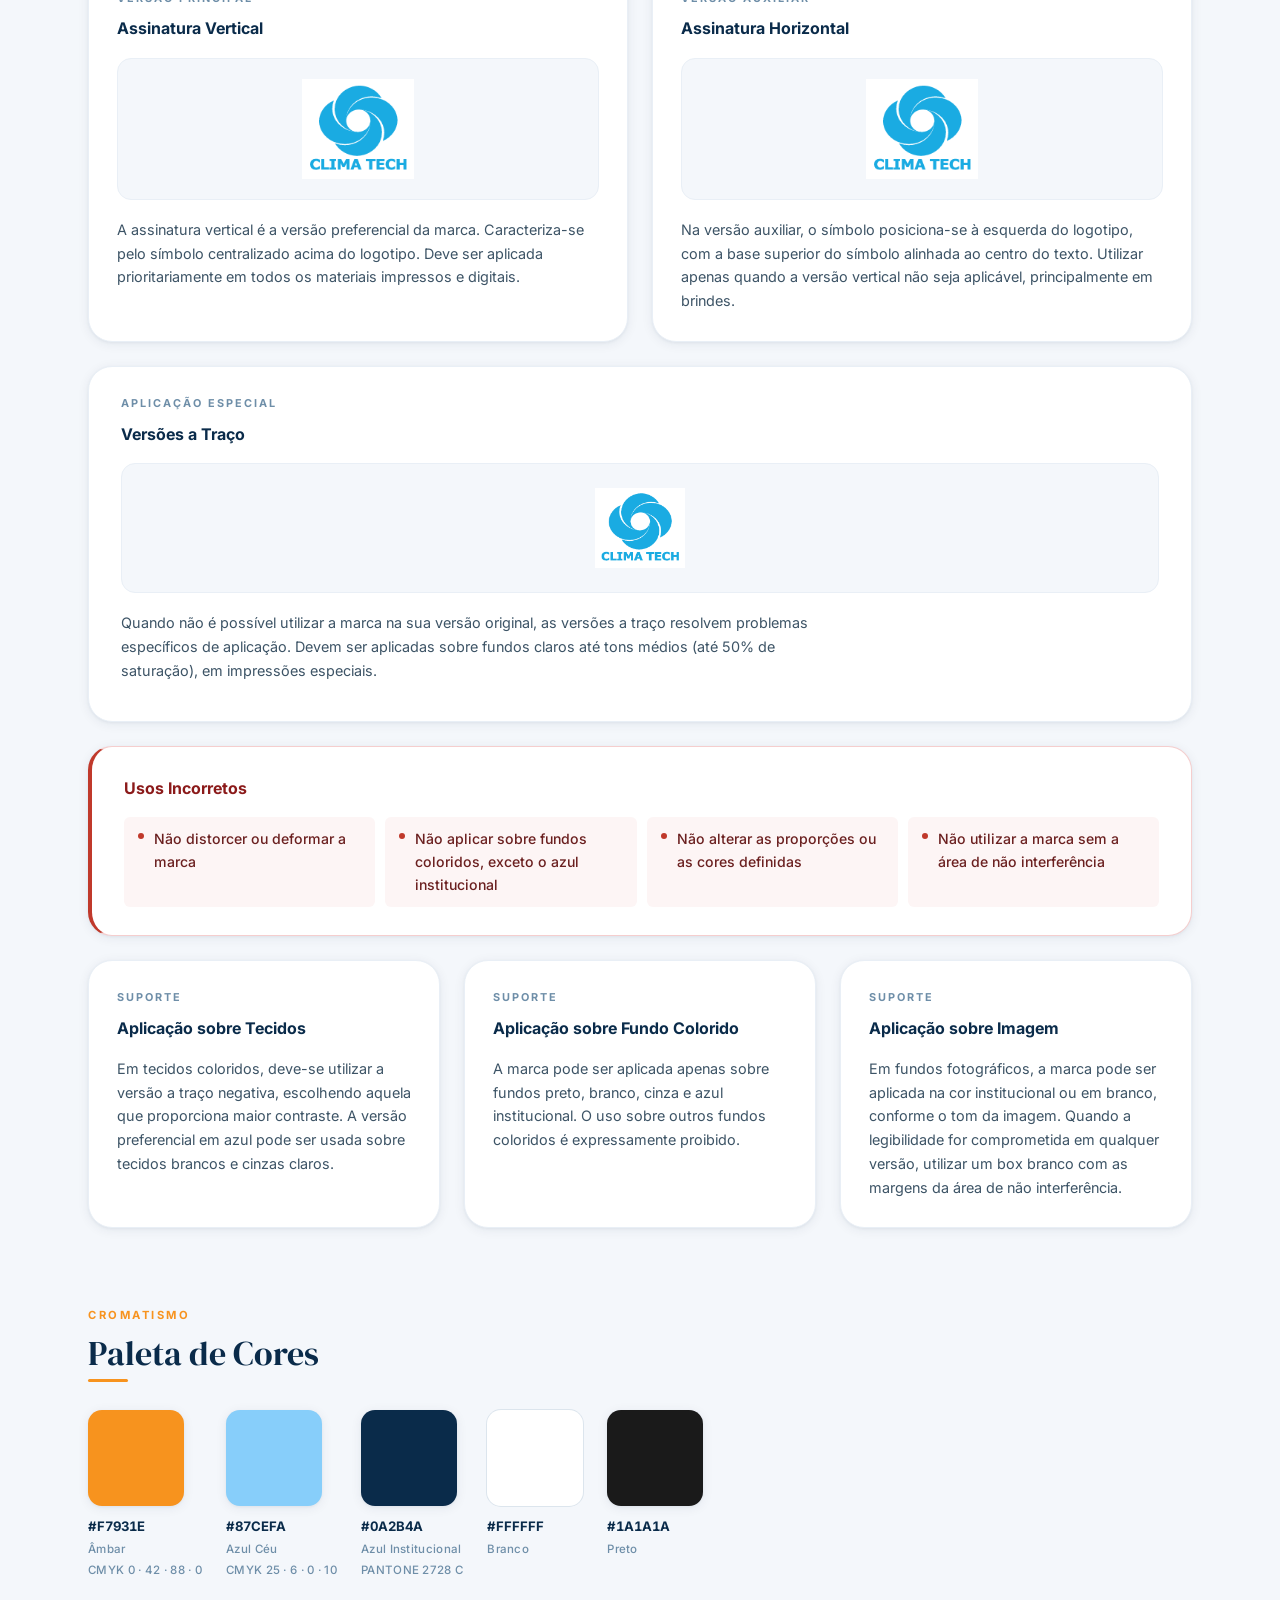
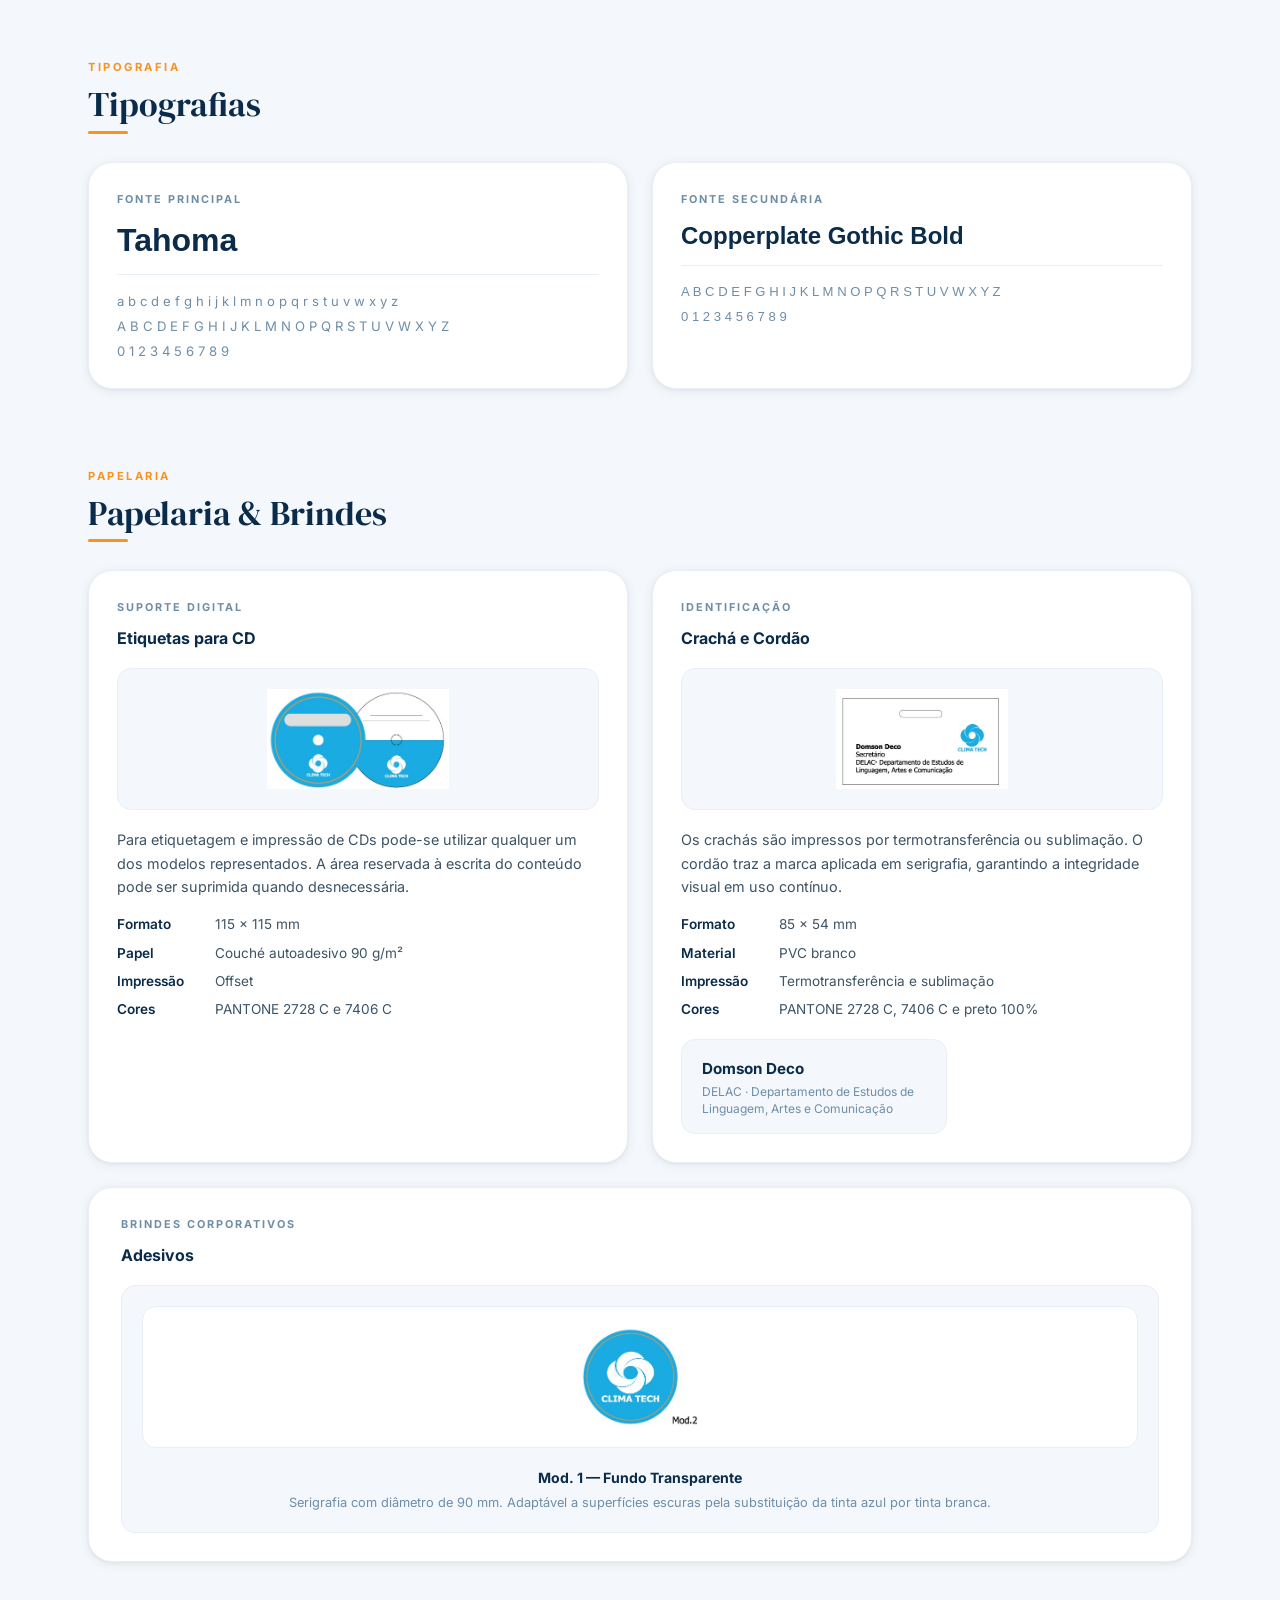
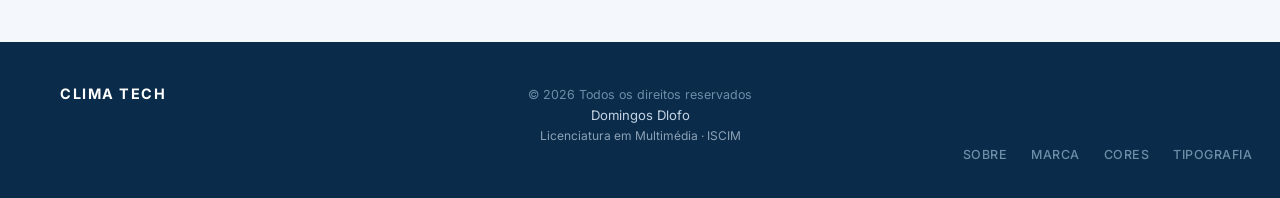
==== commit 33e3f4b6: "Update index.html" ====
--- a/index.html
+++ b/index.html
@@ -423,9 +423,7 @@
   <footer class="footer" role="contentinfo">
     <div class="footer-inner">
 
-      <div class="footer-logo-group">
-        <img src="img/logo.png" alt="CLIMA TECH" class="footer-logo" />
-        <div>
+     
           <div class="footer-brand-name">Clima Tech</div>
           <div class="footer-copy">&copy; 2026 Todos os direitos reservados</div>
         </div>
